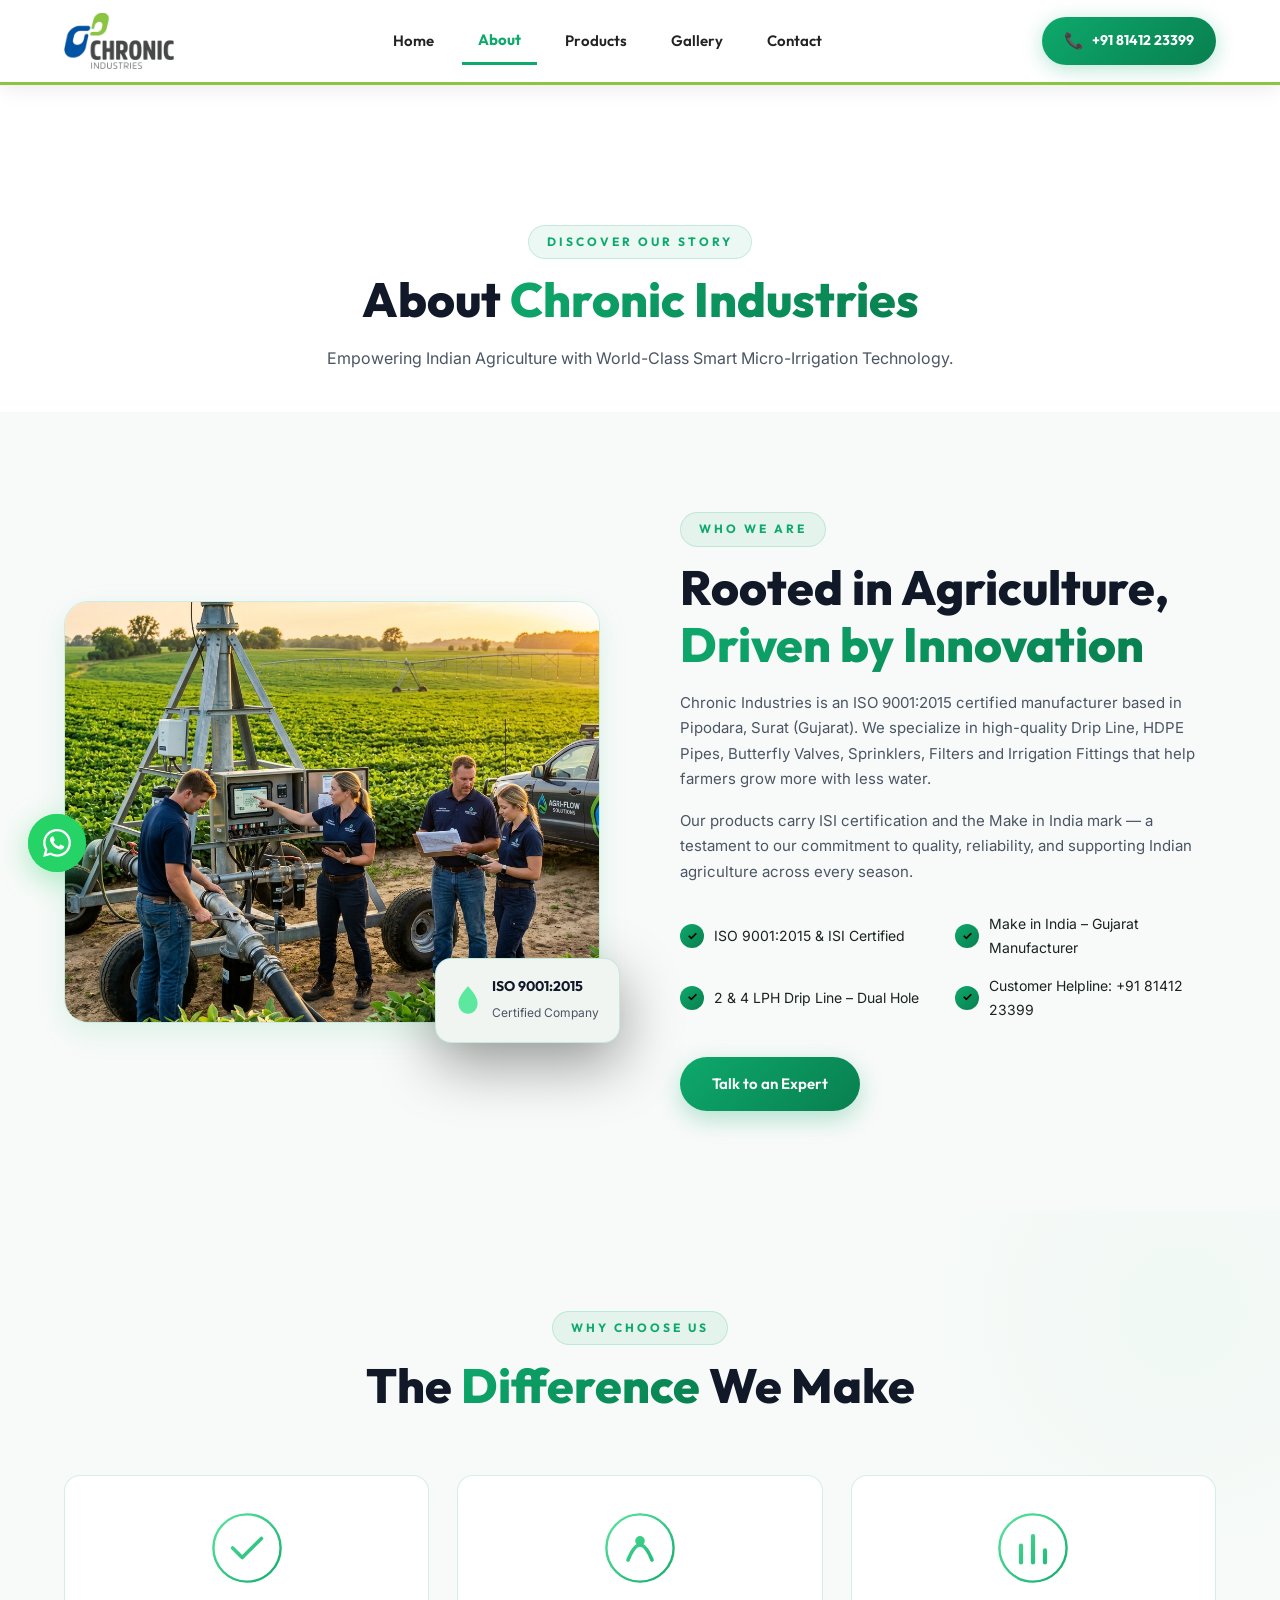
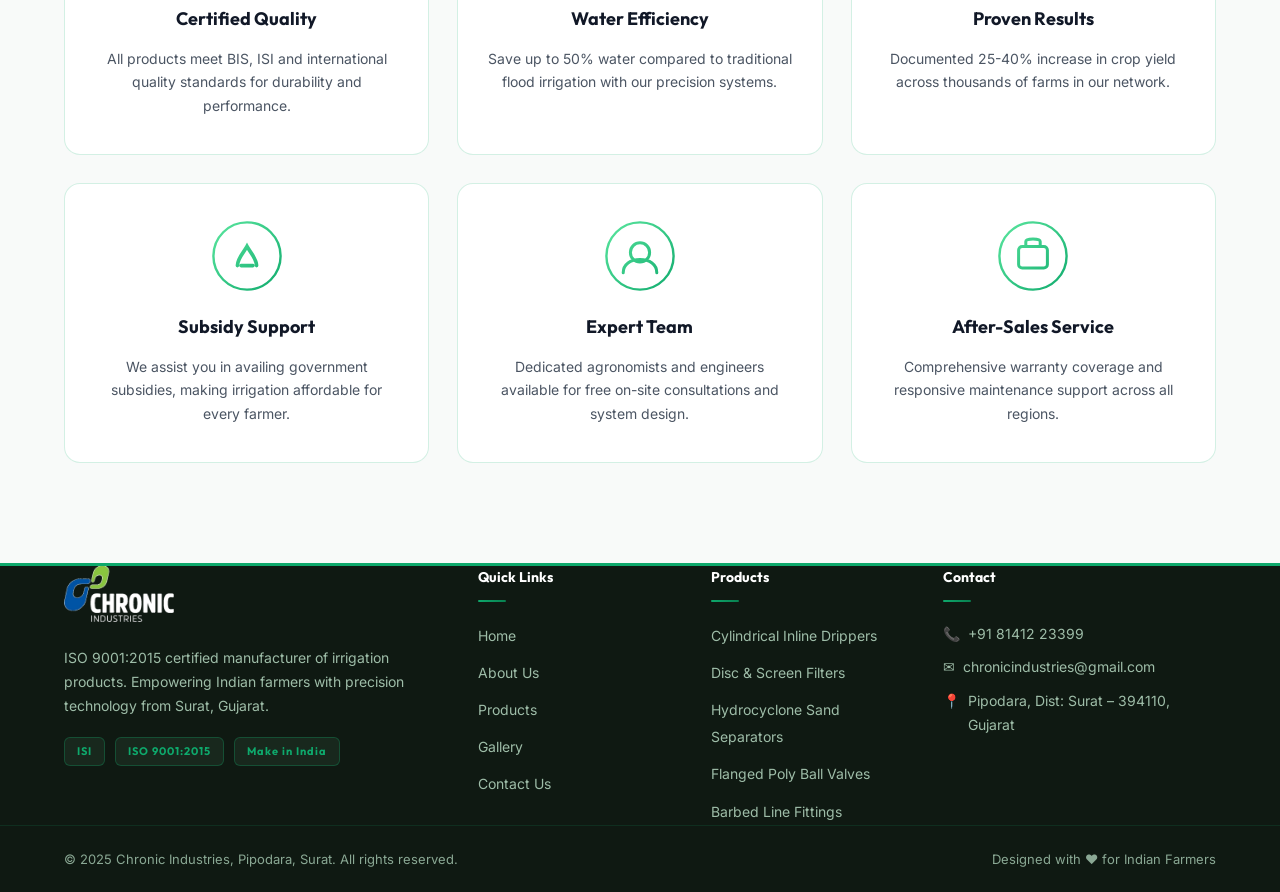
==== pages/about.html @ c33770ee "Initial commit" ====
<!DOCTYPE html>
<html lang="en">
<head>
  <meta charset="UTF-8" />
  <meta name="viewport" content="width=device-width, initial-scale=1.0" />
  <title>About Us – Chronic Industries</title>
  <link rel="stylesheet" href="../style.css?v=20" />
  <link rel="preconnect" href="https://fonts.googleapis.com" />
  <link rel="preconnect" href="https://fonts.gstatic.com" crossorigin />
  <link href="https://fonts.googleapis.com/css2?family=Outfit:wght@300;400;500;600;700;800;900&family=Inter:wght@300;400;500;600&display=swap" rel="stylesheet" />
</head>
<body>

  <!-- PRELOADER -->
  <div id="preloader">
    <div class="preloader-inner">
      <div class="drop-ring"></div>
      <div class="drop-ring ring2"></div>
      <div class="drop-center">
        <svg viewBox="0 0 40 50" fill="none" xmlns="http://www.w3.org/2000/svg">
          <path d="M20 2 C20 2 4 18 4 30 C4 40 11 48 20 48 C29 48 36 40 36 30 C36 18 20 2 20 2Z" fill="url(#dropGrad)" />
          <defs>
            <linearGradient id="dropGrad" x1="0" y1="0" x2="40" y2="50" gradientUnits="userSpaceOnUse">
              <stop offset="0%" stop-color="#5de8a0" />
              <stop offset="100%" stop-color="#0ea96c" />
            </linearGradient>
          </defs>
        </svg>
      </div>
    </div>
  </div>

  <!-- HEADER / NAV -->
  <header id="site-header">
    <nav class="navbar container">
      <a href="../index.html" class="nav-logo" id="nav-logo">
        <img src="../images/logo-official-new.png?v=100" alt="Chronic Industries Logo" class="brand-logo-img" />
      </a>

      <ul class="nav-links" id="nav-links">
        <li><a href="../index.html" class="nav-link">Home</a></li>
        <li><a href="about.html" class="nav-link active">About</a></li>
        <li><a href="products.html" class="nav-link">Products</a></li>
        <li><a href="gallery.html" class="nav-link">Gallery</a></li>
        <li><a href="../index.html#contact" class="nav-link">Contact</a></li>
      </ul>

      <div class="nav-actions">
        <a href="tel:+918141223399" class="btn-call" id="btn-call">
          <span class="call-icon">&#128222;</span>
          <span>+91 81412 23399</span>
        </a>
        <button class="hamburger" id="hamburger" aria-label="Toggle menu">
          <span></span><span></span><span></span>
        </button>
      </div>
    </nav>
  </header>

  <!-- PAGE HERO -->
  <section class="page-hero" style="padding-top: 140px; padding-bottom: 40px; background: var(--bg-dark-2); text-align: center;">
    <div class="container">
      <p class="section-eyebrow">Discover Our Story</p>
      <h1 class="section-title">About <span class="gradient-text">Chronic Industries</span></h1>
      <p class="section-subtitle" style="max-width: 680px; margin: 12px auto 0;">Empowering Indian Agriculture with World-Class Smart Micro-Irrigation Technology.</p>
    </div>
  </section>

  <!-- ABOUT SECTION -->
  <section id="about" class="section about-section">
    <div class="container about-grid">
      <div class="about-image-wrap reveal-left">
        <div class="about-img-card">
          <img src="../images/about.png" alt="Our team in the field" loading="lazy" />
        </div>
        <div class="about-badge-float">
          <svg viewBox="0 0 40 50" fill="none" width="24">
            <path d="M20 2 C20 2 4 18 4 30 C4 40 11 48 20 48 C29 48 36 40 36 30 C36 18 20 2 20 2Z" fill="#5de8a0" />
          </svg>
          <div>
            <strong>ISO 9001:2015</strong>
            <span>Certified Company</span>
          </div>
        </div>
      </div>

      <div class="about-content reveal-right">
        <p class="section-eyebrow">Who We Are</p>
        <h2 class="section-title">Rooted in Agriculture,<br /><span class="gradient-text">Driven by Innovation</span></h2>
        <p class="about-desc">
          Chronic Industries is an ISO 9001:2015 certified manufacturer based in Pipodara, Surat (Gujarat). We
          specialize in high-quality Drip Line, HDPE Pipes, Butterfly Valves, Sprinklers, Filters and Irrigation
          Fittings that help farmers grow more with less water.
        </p>
        <p class="about-desc">
          Our products carry ISI certification and the Make in India mark — a testament to our commitment to quality,
          reliability, and supporting Indian agriculture across every season.
        </p>

        <ul class="about-features">
          <li>
            <div class="feature-icon-sm">&#10003;</div><span>ISO 9001:2015 &amp; ISI Certified</span>
          </li>
          <li>
            <div class="feature-icon-sm">&#10003;</div><span>Make in India – Gujarat Manufacturer</span>
          </li>
          <li>
            <div class="feature-icon-sm">&#10003;</div><span>2 &amp; 4 LPH Drip Line – Dual Hole</span>
          </li>
          <li>
            <div class="feature-icon-sm">&#10003;</div><span>Customer Helpline: +91 81412 23399</span>
          </li>
        </ul>

        <a href="../index.html#contact" class="btn btn-primary" id="about-contact-btn">Talk to an Expert</a>
      </div>
    </div>
  </section>

  <!-- WHY CHOOSE US -->
  <section id="why-us" class="section why-section">
    <div class="why-bg-shape" aria-hidden="true"></div>
    <div class="container">
      <div class="section-header reveal-up">
        <p class="section-eyebrow">Why Choose Us</p>
        <h2 class="section-title">The <span class="gradient-text">Difference</span> We Make</h2>
      </div>

      <div class="why-grid">
        <div class="why-card reveal-up" style="--delay:0s" id="why-1">
          <div class="why-icon">
            <svg viewBox="0 0 60 60" fill="none">
              <circle cx="30" cy="30" r="28" stroke="url(#wg1)" stroke-width="2" />
              <path d="M18 30 L26 38 L42 22" stroke="url(#wg1)" stroke-width="3" stroke-linecap="round" stroke-linejoin="round" />
              <defs>
                <linearGradient id="wg1" x1="0" y1="0" x2="60" y2="60" gradientUnits="userSpaceOnUse">
                  <stop offset="0%" stop-color="#5de8a0" />
                  <stop offset="100%" stop-color="#0ea96c" />
                </linearGradient>
              </defs>
            </svg>
          </div>
          <h3>Certified Quality</h3>
          <p>All products meet BIS, ISI and international quality standards for durability and performance.</p>
        </div>
        <div class="why-card reveal-up" style="--delay:0.1s" id="why-2">
          <div class="why-icon">
            <svg viewBox="0 0 60 60" fill="none">
              <circle cx="30" cy="30" r="28" stroke="url(#wg2)" stroke-width="2" />
              <path d="M20 40 Q30 15 40 40" stroke="url(#wg2)" stroke-width="3" stroke-linecap="round" />
              <circle cx="30" cy="24" r="4" fill="url(#wg2)" />
              <defs>
                <linearGradient id="wg2" x1="0" y1="0" x2="60" y2="60" gradientUnits="userSpaceOnUse">
                  <stop offset="0%" stop-color="#5de8a0" />
                  <stop offset="100%" stop-color="#0ea96c" />
                </linearGradient>
              </defs>
            </svg>
          </div>
          <h3>Water Efficiency</h3>
          <p>Save up to 50% water compared to traditional flood irrigation with our precision systems.</p>
        </div>
        <div class="why-card reveal-up" style="--delay:0.2s" id="why-3">
          <div class="why-icon">
            <svg viewBox="0 0 60 60" fill="none">
              <circle cx="30" cy="30" r="28" stroke="url(#wg3)" stroke-width="2" />
              <path d="M20 42 L20 28 M30 42 L30 20 M40 42 L40 32" stroke="url(#wg3)" stroke-width="3.5" stroke-linecap="round" />
              <defs>
                <linearGradient id="wg3" x1="0" y1="0" x2="60" y2="60" gradientUnits="userSpaceOnUse">
                  <stop offset="0%" stop-color="#5de8a0" />
                  <stop offset="100%" stop-color="#0ea96c" />
                </linearGradient>
              </defs>
            </svg>
          </div>
          <h3>Proven Results</h3>
          <p>Documented 25-40% increase in crop yield across thousands of farms in our network.</p>
        </div>
        <div class="why-card reveal-up" style="--delay:0.3s" id="why-4">
          <div class="why-icon">
            <svg viewBox="0 0 60 60" fill="none">
              <circle cx="30" cy="30" r="28" stroke="url(#wg4)" stroke-width="2" />
              <path d="M22 38 C22 32 28 26 30 22 C32 26 38 32 38 38" stroke="url(#wg4)" stroke-width="3" stroke-linecap="round" />
              <line x1="25" y1="38" x2="35" y2="38" stroke="url(#wg4)" stroke-width="3" stroke-linecap="round" />
              <defs>
                <linearGradient id="wg4" x1="0" y1="0" x2="60" y2="60" gradientUnits="userSpaceOnUse">
                  <stop offset="0%" stop-color="#5de8a0" />
                  <stop offset="100%" stop-color="#0ea96c" />
                </linearGradient>
              </defs>
            </svg>
          </div>
          <h3>Subsidy Support</h3>
          <p>We assist you in availing government subsidies, making irrigation affordable for every farmer.</p>
        </div>
        <div class="why-card reveal-up" style="--delay:0.4s" id="why-5">
          <div class="why-icon">
            <svg viewBox="0 0 60 60" fill="none">
              <circle cx="30" cy="30" r="28" stroke="url(#wg5)" stroke-width="2" />
              <circle cx="30" cy="27" r="8" stroke="url(#wg5)" stroke-width="2.5" />
              <path d="M16 44 C16 37 22 33 30 33 C38 33 44 37 44 44" stroke="url(#wg5)" stroke-width="2.5" stroke-linecap="round" />
              <defs>
                <linearGradient id="wg5" x1="0" y1="0" x2="60" y2="60" gradientUnits="userSpaceOnUse">
                  <stop offset="0%" stop-color="#5de8a0" />
                  <stop offset="100%" stop-color="#0ea96c" />
                </linearGradient>
              </defs>
            </svg>
          </div>
          <h3>Expert Team</h3>
          <p>Dedicated agronomists and engineers available for free on-site consultations and system design.</p>
        </div>
        <div class="why-card reveal-up" style="--delay:0.5s" id="why-6">
          <div class="why-icon">
            <svg viewBox="0 0 60 60" fill="none">
              <circle cx="30" cy="30" r="28" stroke="url(#wg6)" stroke-width="2" />
              <rect x="18" y="22" width="24" height="18" rx="3" stroke="url(#wg6)" stroke-width="2.5" />
              <path d="M24 22 L24 18 C24 15 36 15 36 18 L36 22" stroke="url(#wg6)" stroke-width="2.5" stroke-linecap="round" />
              <defs>
                <linearGradient id="wg6" x1="0" y1="0" x2="60" y2="60" gradientUnits="userSpaceOnUse">
                  <stop offset="0%" stop-color="#5de8a0" />
                  <stop offset="100%" stop-color="#0ea96c" />
                </linearGradient>
              </defs>
            </svg>
          </div>
          <h3>After-Sales Service</h3>
          <p>Comprehensive warranty coverage and responsive maintenance support across all regions.</p>
        </div>
      </div>
    </div>
  </section>

  <!-- FOOTER -->
  <footer class="site-footer">
    <div class="container">
      <div class="footer-grid">
        <div class="footer-brand">
          <a href="../index.html" class="nav-logo">
            <img src="../images/logo-footer-new.png?v=100" alt="Chronic Industries Logo" class="brand-logo-img" />
          </a>
          <p class="footer-tagline">ISO 9001:2015 certified manufacturer of irrigation products. Empowering Indian farmers with precision technology from Surat, Gujarat.</p>
          <div class="footer-cert">
            <span class="cert-badge">ISI</span>
            <span class="cert-badge">ISO 9001:2015</span>
            <span class="cert-badge">Make in India</span>
          </div>
        </div>
        <div class="footer-links-col">
          <h4>Quick Links</h4>
          <ul>
            <li><a href="../index.html">Home</a></li>
            <li><a href="about.html">About Us</a></li>
            <li><a href="products.html">Products</a></li>
            <li><a href="gallery.html">Gallery</a></li>
            <li><a href="../index.html#contact">Contact Us</a></li>
          </ul>
        </div>
        <div class="footer-links-col">
          <h4>Products</h4>
          <ul>
            <li><a href="products.html">Cylindrical Inline Drippers</a></li>
            <li><a href="products.html">Disc &amp; Screen Filters</a></li>
            <li><a href="products.html">Hydrocyclone Sand Separators</a></li>
            <li><a href="products.html">Flanged Poly Ball Valves</a></li>
            <li><a href="products.html">Barbed Line Fittings</a></li>
          </ul>
        </div>
        <div class="footer-links-col">
          <h4>Contact</h4>
          <ul class="footer-contact-list">
            <li>&#128222; <a href="tel:+918141223399">+91 81412 23399</a></li>
            <li>&#9993; <a href="mailto:chronicindustries@gmail.com">chronicindustries@gmail.com</a></li>
            <li>&#128205; <a href="https://maps.app.goo.gl/jG14q7bNog9qa6Uw7" target="_blank" rel="noopener">Pipodara, Dist: Surat &#8211; 394110, Gujarat</a></li>
          </ul>
        </div>
      </div>
    </div>
    <div class="footer-bottom">
      <div class="container footer-bottom-inner">
        <p>&copy; 2025 Chronic Industries, Pipodara, Surat. All rights reserved.</p>
        <p>Designed with &#10084; for Indian Farmers</p>
      </div>
    </div>
  </footer>

  <!-- WhatsApp Float Button -->
  <a href="https://wa.me/918141223399" class="whatsapp-float" id="whatsapp-float" target="_blank" rel="noopener" aria-label="Chat on WhatsApp">
    <svg viewBox="0 0 24 24" fill="white" width="28">
      <path d="M17.472 14.382c-.297-.149-1.758-.867-2.03-.967-.273-.099-.471-.148-.67.15-.197.297-.767.966-.94 1.164-.173.199-.347.223-.644.075-.297-.15-1.255-.463-2.39-1.475-.883-.788-1.48-1.761-1.653-2.059-.173-.297-.018-.458.13-.606.134-.133.298-.347.446-.52.149-.174.198-.298.298-.497.099-.198.05-.371-.025-.52-.075-.149-.669-1.612-.916-2.207-.242-.579-.487-.5-.669-.51-.173-.008-.371-.01-.57-.01-.198 0-.52.074-.792.372-.272.297-1.04 1.016-1.04 2.479 0 1.462 1.065 2.875 1.213 3.074.149.198 2.096 3.2 5.077 4.487.709.306 1.262.489 1.694.625.712.227 1.36.195 1.871.118.571-.085 1.758-.719 2.006-1.413.248-.694.248-1.289.173-1.413-.074-.124-.272-.198-.57-.347m-5.421 7.403h-.004a9.87 9.87 0 01-5.031-1.378l-.361-.214-3.741.982.998-3.648-.235-.374a9.86 9.86 0 01-1.51-5.26c.001-5.45 4.436-9.884 9.888-9.884 2.64 0 5.122 1.03 6.988 2.898a9.825 9.825 0 012.893 6.994c-.003 5.45-4.437 9.884-9.885 9.884m8.413-18.297A11.815 11.815 0 0012.05 0C5.495 0 .16 5.335.157 11.892c0 2.096.547 4.142 1.588 5.945L.057 24l6.305-1.654a11.882 11.882 0 005.683 1.448h.005c6.554 0 11.89-5.335 11.893-11.893a11.821 11.821 0 00-3.48-8.413Z" />
    </svg>
    <span class="wa-pulse"></span>
  </a>

  <!-- Back to Top -->
  <button id="back-to-top" aria-label="Back to top">&#8593;</button>

  <script src="../script.js"></script>
</body>
</html>
---- style.css ----
/* ============================================================
   style.css — Irrigation Company Website
   Dark Premium Design with Green Accents
   ============================================================ */

/* ── RESET & ROOT ── */
*,
*::before,
*::after {
  box-sizing: border-box;
  margin: 0;
  padding: 0;
}

:root {
  --c-bg: #ffffff;
  --c-surface: #f8faf9;
  --c-surface2: #f0f5f2;
  --c-border: rgba(14, 169, 108, 0.18);
  --c-green: #0ea96c;
  --c-green-d: #087f4f;
  --c-green-glow: rgba(14, 169, 108, 0.12);
  --c-text: #1a231e;
  --c-muted: #4b5563;
  --c-white: #111827;
  --c-dark: #0f1912;
  --grad-green: linear-gradient(135deg, #0ea96c 0%, #087f4f 100%);
  --shadow-glow: 0 10px 30px rgba(14, 169, 108, 0.12);
  --radius: 16px;
  --radius-sm: 10px;
  --transition: 0.35s cubic-bezier(0.4, 0, 0.2, 1);
  --font-main: 'Outfit', sans-serif;
  --font-body: 'Inter', sans-serif;
}

html {
  scroll-behavior: smooth;
}

body {
  font-family: var(--font-body);
  background: var(--c-bg);
  color: var(--c-text);
  line-height: 1.7;
  overflow-x: hidden;
}

img {
  max-width: 100%;
  height: auto;
  display: block;
}

a {
  text-decoration: none;
  color: inherit;
}

ul {
  list-style: none;
}

button {
  cursor: pointer;
  border: none;
  background: none;
  font-family: inherit;
}

input,
textarea,
select {
  font-family: inherit;
}

.container {
  width: 90%;
  max-width: 1240px;
  margin: 0 auto;
}

.section {
  padding: 100px 0;
}

/* ── GRADIENT TEXT ── */
.gradient-text {
  background: var(--grad-green);
  -webkit-background-clip: text;
  -webkit-text-fill-color: transparent;
  background-clip: text;
}

/* ── BUTTONS ── */
.btn {
  display: inline-flex;
  align-items: center;
  gap: 8px;
  padding: 14px 32px;
  border-radius: 50px;
  font-family: var(--font-main);
  font-weight: 600;
  font-size: 15px;
  transition: var(--transition);
  cursor: pointer;
}

.btn-primary {
  background: var(--grad-green);
  color: #ffffff;
  box-shadow: 0 8px 24px rgba(14, 169, 108, 0.3);
}

.btn-primary:hover {
  transform: translateY(-3px);
  box-shadow: 0 14px 36px rgba(14, 169, 108, 0.45);
}

.btn-ghost {
  background: transparent;
  color: var(--c-green);
  border: 2px solid var(--c-green);
}

.btn-ghost:hover {
  background: var(--c-green-glow);
  transform: translateY(-3px);
}

.btn-sm {
  padding: 10px 22px;
  font-size: 13px;
}

.full-width {
  width: 100%;
  justify-content: center;
}

/* ── SECTION HEADERS ── */
.section-header {
  text-align: center;
  margin-bottom: 60px;
}

.section-eyebrow {
  display: inline-block;
  font-family: var(--font-main);
  font-size: 12px;
  font-weight: 700;
  letter-spacing: 3px;
  text-transform: uppercase;
  color: var(--c-green);
  margin-bottom: 12px;
  padding: 6px 18px;
  border: 1px solid var(--c-border);
  border-radius: 50px;
  background: rgba(14, 169, 108, 0.08);
}

.section-title {
  font-family: var(--font-main);
  font-size: clamp(2rem, 4vw, 3rem);
  font-weight: 800;
  color: #111827;
  line-height: 1.2;
  margin-bottom: 16px;
}

.section-subtitle {
  font-size: 16px;
  color: var(--c-muted);
  max-width: 580px;
  margin: 0 auto;
}

/* ══════════════════════════════════════
   PRELOADER
══════════════════════════════════════ */
#preloader {
  position: fixed;
  inset: 0;
  background: var(--c-bg);
  display: flex;
  align-items: center;
  justify-content: center;
  z-index: 9999;
  transition: opacity 0.6s ease, visibility 0.6s ease;
}

#preloader.hidden {
  opacity: 0;
  visibility: hidden;
}

.preloader-inner {
  position: relative;
  width: 80px;
  height: 80px;
}

.drop-ring {
  position: absolute;
  inset: 0;
  border: 2px solid var(--c-green);
  border-radius: 50%;
  animation: ringPulse 1.4s ease-in-out infinite;
  opacity: 0.6;
}

.drop-ring.ring2 {
  animation-delay: 0.7s;
  opacity: 0.3;
}

@keyframes ringPulse {
  0% {
    transform: scale(0.5);
    opacity: 0.8;
  }

  100% {
    transform: scale(1.8);
    opacity: 0;
  }
}

.drop-center {
  position: absolute;
  inset: 20px;
  display: flex;
  align-items: center;
  justify-content: center;
  animation: dropBounce 1.4s ease-in-out infinite alternate;
}

@keyframes dropBounce {
  from {
    transform: translateY(-4px);
  }

  to {
    transform: translateY(4px);
  }
}

.drop-center svg {
  width: 36px;
  height: 44px;
}

/* ══════════════════════════════════════
   HEADER
══════════════════════════════════════ */
/* ══════════════════════════════════════
   CAPTAIN POLYPLAST STYLE WHITE TOP HEADER
══════════════════════════════════════ */
body {
  padding-left: 0 !important;
  padding-right: 0 !important;
  padding-top: 85px !important;
}

#site-header {
  position: fixed;
  top: 0;
  left: 0;
  right: 0;
  bottom: auto;
  width: 100%;
  height: 85px;
  z-index: 1000;
  background: #ffffff !important;
  border-bottom: 3px solid #8cc63f !important;
  box-shadow: 0 4px 20px rgba(0, 0, 0, 0.08);
  padding: 0;
  transition: all 0.3s ease;
}

.navbar {
  display: flex !important;
  flex-direction: row !important;
  align-items: center !important;
  justify-content: space-between !important;
  height: 100%;
  width: 90%;
  max-width: 1240px;
  margin: 0 auto;
  padding: 0;
}

/* Logo */
.nav-logo {
  display: flex;
  align-items: center;
  background: transparent !important;
  box-shadow: none !important;
  padding: 0 !important;
  text-decoration: none;
}

.brand-logo-img {
  height: 56px;
  max-width: 250px;
  width: auto;
  display: block;
  object-fit: contain;
}

/* Nav Links — Horizontal Row next to Logo on White Header Bar */
@media (min-width: 992px) {
  .nav-links {
    display: flex !important;
    flex-direction: row !important;
    align-items: center !important;
    gap: 12px;
    margin: 0;
    width: auto !important;
  }

  .nav-links li {
    position: relative;
    width: auto !important;
  }

  .nav-link {
    display: inline-flex;
    align-items: center;
    gap: 4px;
    padding: 10px 16px;
    font-family: var(--font-main);
    font-size: 15px;
    font-weight: 600;
    color: #222222 !important;
    border-radius: 6px;
    transition: all 0.25s ease;
    border-left: none !important;
    border-right: none !important;
  }

  .nav-link:hover {
    color: #0ea96c !important;
    background: rgba(14, 169, 108, 0.08);
  }

  .nav-link.active {
    color: #0ea96c !important;
    font-weight: 700;
    background: transparent;
    border-bottom: 3px solid #0ea96c !important;
    border-radius: 0;
  }

  .chevron {
    font-size: 11px;
  }

  /* Submenu Dropdown on White Top Bar */
  .dropdown {
    position: absolute;
    top: calc(100% + 8px);
    left: 0;
    right: auto;
    transform: translateY(10px);
    margin: 0;
    background: #ffffff;
    border: 1px solid rgba(0, 0, 0, 0.1);
    border-radius: 8px;
    min-width: 220px;
    padding: 8px 0;
    box-shadow: 0 12px 30px rgba(0, 0, 0, 0.15);
    opacity: 0;
    visibility: hidden;
    pointer-events: none;
    transition: all 0.25s ease;
  }

  .has-dropdown:hover .dropdown {
    opacity: 1;
    visibility: visible;
    pointer-events: auto;
    transform: translateY(0);
  }

  .dropdown li a {
    display: block;
    padding: 10px 20px;
    font-size: 14px;
    color: #333333 !important;
    transition: all 0.2s ease;
  }

  .dropdown li a:hover {
    color: #0ea96c !important;
    background: rgba(14, 169, 108, 0.06);
    padding-left: 24px;
  }

  .nav-actions {
    width: auto !important;
  }

  .btn-call {
    width: auto !important;
    padding: 10px 22px;
  }

  .section.products-section,
  .section.gallery-section {
    padding-top: 40px !important;
  }
}

/* ── TABLET / MOBILE MENU DRAWER ── */
@media (max-width: 991px) {
  #site-header {
    height: 75px;
  }

  .navbar {
    display: flex !important;
    flex-direction: row !important;
    align-items: center !important;
    justify-content: space-between !important;
    width: 92% !important;
    margin: 0 auto !important;
  }

  /* 3-Line Hamburger Menu Button moved to FAR LEFT */
  .hamburger {
    display: flex !important;
    position: absolute !important;
    left: 16px !important;
    top: 50% !important;
    transform: translateY(-50%) !important;
    z-index: 1001 !important;
  }

  .nav-logo {
    margin-left: 45px !important;
  }

  .brand-logo-img {
    height: 42px;
  }

  .nav-links {
    position: fixed;
    top: 0;
    left: -100%;
    right: auto;
    width: min(300px, 85vw);
    height: 100vh;
    background: #ffffff;
    border-right: 1px solid rgba(0, 0, 0, 0.1);
    border-left: none;
    flex-direction: column !important;
    align-items: flex-start !important;
    padding: 80px 24px 40px;
    gap: 8px;
    transition: left 0.4s cubic-bezier(0.4, 0, 0.2, 1);
    z-index: 999;
    box-shadow: 10px 0 30px rgba(0, 0, 0, 0.2);
  }

  .nav-links.open {
    left: 0;
    right: auto;
  }

  .nav-link {
    display: flex;
    align-items: center;
    justify-content: space-between;
    width: 100%;
    font-size: 16px;
    padding: 12px 14px;
    color: #222222 !important;
    border-radius: 6px;
  }

  .nav-link:hover,
  .nav-link.active {
    color: #0ea96c !important;
    background: rgba(14, 169, 108, 0.08);
  }

  .dropdown {
    position: static;
    opacity: 1;
    visibility: visible;
    pointer-events: auto;
    transform: none;
    box-shadow: none;
    background: transparent;
    border: none;
    padding: 4px 0 4px 16px;
  }

  .dropdown li a {
    display: block;
    padding: 8px 14px;
    font-size: 14px;
    color: #555555 !important;
  }

  .hamburger span {
    background: #0ea96c;
  }
}

.logo-icon svg {
  width: 36px;
  height: 44px;
}

.logo-text {
  display: flex;
  flex-direction: column;
}

.logo-primary {
  font-family: var(--font-main);
  font-size: 16px;
  font-weight: 800;
  color: var(--c-white);
  letter-spacing: 1px;
  line-height: 1.1;
}

.logo-sub {
  font-size: 10px;
  font-weight: 500;
  color: var(--c-green);
  letter-spacing: 1.5px;
  text-transform: uppercase;
}

/* Call button */
.btn-call {
  display: flex;
  align-items: center;
  gap: 8px;
  padding: 10px 22px;
  background: var(--grad-green);
  color: #ffffff;
  border-radius: 50px;
  font-family: var(--font-main);
  font-size: 14px;
  font-weight: 700;
  transition: var(--transition);
  box-shadow: 0 4px 20px rgba(14, 169, 108, 0.3);
}

.btn-call:hover {
  transform: translateY(-2px);
  box-shadow: 0 8px 30px rgba(14, 169, 108, 0.5);
}

.call-icon {
  font-size: 16px;
}

/* Hamburger */
.hamburger {
  display: none;
  flex-direction: column;
  gap: 5px;
  padding: 4px;
}

.hamburger span {
  display: block;
  width: 24px;
  height: 2px;
  background: var(--c-green);
  border-radius: 2px;
  transition: var(--transition);
}

.hamburger.active span:nth-child(1) {
  transform: translateY(7px) rotate(45deg);
}

.hamburger.active span:nth-child(2) {
  opacity: 0;
}

.hamburger.active span:nth-child(3) {
  transform: translateY(-7px) rotate(-45deg);
}

@media (max-width: 991px) {
  .hamburger {
    display: flex;
    z-index: 1000;
  }
}

/* ══════════════════════════════════════
   HERO
══════════════════════════════════════ */
.hero {
  position: relative;
  width: 100%;
  min-height: calc(100vh - 85px);
  display: flex;
  align-items: center;
  justify-content: center;
  overflow: hidden;
  background: #ffffff;
}

.hero-bg {
  width: 100%;
  height: 100%;
  display: flex;
  align-items: center;
  justify-content: center;
}

.hero-img {
  width: 100%;
  height: 100%;
  min-height: 500px;
  max-height: calc(100vh - 85px);
  object-fit: cover;
  object-position: center;
  display: block;
}

.hero-overlay {
  position: absolute;
  inset: 0;
  background: linear-gradient(135deg,
      rgba(255, 255, 255, 0.25) 0%,
      rgba(255, 255, 255, 0.10) 50%,
      rgba(240, 249, 245, 0.25) 100%);
  pointer-events: none;
}

/* Particles */
.particles {
  position: absolute;
  inset: 0;
  overflow: hidden;
  pointer-events: none;
}

.particle {
  position: absolute;
  border-radius: 50%;
  background: var(--c-green);
  animation: floatUp linear infinite;
  opacity: 0;
}

@keyframes floatUp {
  0% {
    transform: translateY(0) scale(0);
    opacity: 0;
  }

  10% {
    opacity: 0.6;
  }

  90% {
    opacity: 0.2;
  }

  100% {
    transform: translateY(-100vh) scale(1.5);
    opacity: 0;
  }
}

.hero-content {
  position: relative;
  z-index: 2;
  padding-top: 100px;
  max-width: 750px;
}

.hero-badge {
  display: inline-flex;
  align-items: center;
  gap: 10px;
  padding: 8px 20px;
  background: rgba(14, 169, 108, 0.1);
  border: 1px solid rgba(14, 169, 108, 0.3);
  border-radius: 50px;
  font-size: 13px;
  font-weight: 500;
  color: var(--c-green);
  margin-bottom: 28px;
  animation: fadeSlideDown 0.8s ease both;
}

.badge-dot {
  width: 8px;
  height: 8px;
  background: var(--c-green);
  border-radius: 50%;
  animation: badgePulse 1.5s ease infinite;
}

@keyframes badgePulse {

  0%,
  100% {
    box-shadow: 0 0 0 0 rgba(14, 169, 108, 0.6);
  }

  50% {
    box-shadow: 0 0 0 6px rgba(14, 169, 108, 0);
  }
}

.hero-title {
  font-family: var(--font-main);
  font-size: clamp(3rem, 7vw, 5.5rem);
  font-weight: 900;
  line-height: 1.0;
  color: #111827;
  margin-bottom: 24px;
  animation: fadeSlideUp 0.9s 0.2s ease both;
}

.hero-subtitle {
  font-size: 18px;
  color: #4b5563;
  line-height: 1.7;
  margin-bottom: 40px;
  animation: fadeSlideUp 0.9s 0.4s ease both;
}

.hero-cta {
  display: flex;
  gap: 16px;
  flex-wrap: wrap;
  margin-bottom: 60px;
  animation: fadeSlideUp 0.9s 0.6s ease both;
}

/* Hero Stats */
.hero-stats {
  display: flex;
  gap: 0;
  flex-wrap: wrap;
  background: rgba(13, 26, 17, 0.7);
  backdrop-filter: blur(12px);
  border: 1px solid var(--c-border);
  border-radius: var(--radius);
  padding: 24px 32px;
  animation: fadeSlideUp 0.9s 0.8s ease both;
}

.stat-item {
  display: flex;
  flex-direction: column;
  align-items: center;
  flex: 1;
  min-width: 100px;
}

.stat-number {
  font-family: var(--font-main);
  font-size: 2.2rem;
  font-weight: 900;
  background: var(--grad-green);
  -webkit-background-clip: text;
  -webkit-text-fill-color: transparent;
  background-clip: text;
  line-height: 1;
}

.stat-plus {
  font-family: var(--font-main);
  font-size: 1.6rem;
  font-weight: 900;
  color: var(--c-green);
  margin-left: 2px;
  line-height: 1;
  vertical-align: super;
}

.stat-label {
  font-size: 12px;
  color: var(--c-muted);
  text-align: center;
  margin-top: 4px;
  font-weight: 500;
  letter-spacing: 0.5px;
}

.stat-divider {
  width: 1px;
  background: var(--c-border);
  margin: 0 20px;
  align-self: stretch;
}

/* Scroll Down Arrow */
.scroll-down {
  position: absolute;
  bottom: 32px;
  left: 50%;
  transform: translateX(-50%);
  z-index: 2;
  animation: scrollBounce 2s ease infinite;
}

.scroll-arrow {
  width: 28px;
  height: 28px;
  border-right: 2px solid var(--c-green);
  border-bottom: 2px solid var(--c-green);
  transform: rotate(45deg);
}

@keyframes scrollBounce {

  0%,
  100% {
    transform: translateX(-50%) translateY(0);
  }

  50% {
    transform: translateX(-50%) translateY(8px);
  }
}

/* ══════════════════════════════════════
   TICKER / MARQUEE
══════════════════════════════════════ */
.ticker-wrap {
  background: var(--grad-green);
  overflow: hidden;
  padding: 14px 0;
}

.ticker-track {
  display: flex;
  gap: 0;
  white-space: nowrap;
  animation: ticker 25s linear infinite;
}

.ticker-track span {
  font-family: var(--font-main);
  font-size: 13px;
  font-weight: 700;
  letter-spacing: 1px;
  color: #ffffff;
  padding: 0 20px;
  text-transform: uppercase;
}

.ticker-track .dot {
  color: rgba(255, 255, 255, 0.7);
  padding: 0 4px;
}

@keyframes ticker {
  from {
    transform: translateX(0);
  }

  to {
    transform: translateX(-50%);
  }
}

/* ══════════════════════════════════════
   ABOUT SECTION
══════════════════════════════════════ */
.about-section {
  background: var(--c-surface);
}

.about-grid {
  display: grid;
  grid-template-columns: 1fr 1fr;
  gap: 80px;
  align-items: center;
}

.about-image-wrap {
  position: relative;
}

.about-img-card {
  border-radius: 24px;
  overflow: hidden;
  border: 1px solid var(--c-border);
  box-shadow: var(--shadow-glow);
}

.about-img-card img {
  width: 100%;
  height: 420px;
  object-fit: cover;
}

.about-badge-float {
  position: absolute;
  bottom: -20px;
  right: -20px;
  background: var(--c-surface2);
  border: 1px solid var(--c-border);
  border-radius: var(--radius);
  padding: 16px 20px;
  display: flex;
  align-items: center;
  gap: 12px;
  box-shadow: 0 20px 60px rgba(0, 0, 0, 0.4);
}

.about-badge-float svg {
  flex-shrink: 0;
}

.about-badge-float strong {
  display: block;
  font-family: var(--font-main);
  font-size: 14px;
  font-weight: 700;
  color: var(--c-white);
}

.about-badge-float span {
  font-size: 12px;
  color: var(--c-muted);
}

.about-desc {
  color: var(--c-muted);
  margin-bottom: 16px;
  font-size: 15px;
}

.about-features {
  display: grid;
  grid-template-columns: 1fr 1fr;
  gap: 14px;
  margin: 28px 0 36px;
}

.about-features li {
  display: flex;
  align-items: center;
  gap: 10px;
  font-size: 14px;
  color: var(--c-text);
}

.feature-icon-sm {
  width: 24px;
  height: 24px;
  background: var(--grad-green);
  border-radius: 50%;
  display: flex;
  align-items: center;
  justify-content: center;
  font-size: 12px;
  font-weight: 700;
  color: #000;
  flex-shrink: 0;
}

/* ══════════════════════════════════════
   PRODUCTS SECTION
══════════════════════════════════════ */
.products-section {
  background: var(--c-bg);
}

.product-tabs {
  display: flex;
  gap: 10px;
  flex-wrap: wrap;
  justify-content: center;
  margin-bottom: 50px;
}

.tab-btn {
  padding: 10px 24px;
  border-radius: 50px;
  font-family: var(--font-main);
  font-size: 14px;
  font-weight: 600;
  color: #4b5563;
  background: #f0f5f2;
  border: 1px solid var(--c-border);
  transition: var(--transition);
}

.tab-btn:hover,
.tab-btn.active {
  background: var(--grad-green);
  color: #ffffff;
  border-color: transparent;
  box-shadow: 0 6px 24px rgba(14, 169, 108, 0.3);
}

.products-grid {
  display: grid;
  grid-template-columns: repeat(3, 1fr);
  gap: 28px;
}

.product-card {
  background: var(--c-surface);
  border: 1px solid var(--c-border);
  border-radius: var(--radius);
  overflow: hidden;
  transition: var(--transition);
}

.product-card:hover {
  transform: translateY(-8px);
  box-shadow: 0 16px 40px rgba(0, 0, 0, 0.08), 0 0 0 1px rgba(14, 169, 108, 0.2);
}

.product-card.hidden {
  display: none;
}

.product-img-wrap {
  position: relative;
  overflow: hidden;
  height: 220px;
  background: #ffffff;
  padding: 14px;
  display: flex;
  align-items: center;
  justify-content: center;
}

.product-img-wrap img {
  max-width: 100%;
  max-height: 100%;
  width: auto;
  height: auto;
  object-fit: contain;
  transition: transform 0.5s ease;
}

.product-card:hover .product-img-wrap img {
  transform: scale(1.08);
}

.product-overlay {
  position: absolute;
  inset: 0;
  background: rgba(255, 255, 255, 0.88);
  display: flex;
  align-items: center;
  justify-content: center;
  opacity: 0;
  transition: var(--transition);
}

.product-card:hover .product-overlay {
  opacity: 1;
}

.product-info {
  padding: 20px;
}

.product-category-tag {
  display: inline-block;
  font-size: 11px;
  font-weight: 700;
  letter-spacing: 1.5px;
  text-transform: uppercase;
  color: var(--c-green);
  margin-bottom: 8px;
}

.product-name {
  font-family: var(--font-main);
  font-size: 18px;
  font-weight: 700;
  color: var(--c-white);
  margin-bottom: 8px;
}

.product-desc {
  font-size: 13px;
  color: var(--c-muted);
  margin-bottom: 16px;
}

.product-footer {
  display: flex;
  align-items: center;
  justify-content: space-between;
  padding-top: 14px;
  border-top: 1px solid var(--c-border);
}

.product-avail {
  font-size: 12px;
  color: var(--c-green);
  font-weight: 600;
}

.product-link {
  font-size: 13px;
  font-weight: 600;
  color: var(--c-green);
  transition: var(--transition);
}

.product-link:hover {
  gap: 6px;
}

/* ══════════════════════════════════════
   WHY CHOOSE US
══════════════════════════════════════ */
.why-section {
  background: var(--c-surface);
  position: relative;
  overflow: hidden;
}

.why-bg-shape {
  position: absolute;
  top: -200px;
  right: -200px;
  width: 600px;
  height: 600px;
  border-radius: 50%;
  background: radial-gradient(circle, rgba(93, 232, 160, 0.05) 0%, transparent 70%);
  pointer-events: none;
}

.why-grid {
  display: grid;
  grid-template-columns: repeat(3, 1fr);
  gap: 28px;
}

.why-card {
  background: var(--c-bg);
  border: 1px solid var(--c-border);
  border-radius: var(--radius);
  padding: 36px 28px;
  text-align: center;
  transition: var(--transition);
  animation-delay: var(--delay);
}

.why-card:hover {
  border-color: rgba(93, 232, 160, 0.35);
  transform: translateY(-6px);
  box-shadow: var(--shadow-glow);
}

.why-icon {
  width: 72px;
  height: 72px;
  margin: 0 auto 20px;
  transition: transform 0.4s ease;
}

.why-card:hover .why-icon {
  transform: scale(1.1) rotate(5deg);
}

.why-icon svg {
  width: 100%;
  height: 100%;
}

.why-card h3 {
  font-family: var(--font-main);
  font-size: 18px;
  font-weight: 700;
  color: var(--c-white);
  margin-bottom: 12px;
}

.why-card p {
  font-size: 14px;
  color: var(--c-muted);
  line-height: 1.7;
}

/* ══════════════════════════════════════
   GALLERY SECTION
══════════════════════════════════════ */
.gallery-section {
  background: var(--c-bg);
}

.gallery-grid {
  display: grid;
  grid-template-columns: repeat(3, 1fr);
  grid-template-rows: 220px 220px;
  gap: 16px;
}

.gallery-item {
  position: relative;
  overflow: hidden;
  border-radius: var(--radius);
  border: 1px solid var(--c-border);
  cursor: pointer;
}

.gallery-item img {
  width: 100%;
  height: 100%;
  object-fit: cover;
  transition: transform 0.5s ease;
}

.gallery-item:hover img {
  transform: scale(1.08);
}

.gallery-item.tall {
  grid-row: span 2;
}

.gallery-item.wide {
  grid-column: span 2;
}

.gallery-caption {
  position: absolute;
  bottom: 0;
  left: 0;
  right: 0;
  padding: 12px 16px;
  background: linear-gradient(transparent, rgba(8, 15, 10, 0.9));
  font-size: 13px;
  font-weight: 600;
  color: var(--c-white);
  transform: translateY(100%);
  transition: var(--transition);
}

.gallery-item:hover .gallery-caption {
  transform: translateY(0);
}

.gallery-note {
  text-align: center;
  margin-top: 28px;
  color: var(--c-muted);
  font-size: 14px;
  padding: 12px 20px;
  background: rgba(93, 232, 160, 0.05);
  border: 1px dashed var(--c-border);
  border-radius: var(--radius-sm);
  display: inline-block;
  left: 50%;
  position: relative;
  transform: translateX(-50%);
}

/* ══════════════════════════════════════
   TESTIMONIALS
══════════════════════════════════════ */
.testimonials-section {
  background: var(--c-surface);
}

.testi-track-wrap {
  position: relative;
  overflow: hidden;
}

.testi-track {
  display: flex;
  gap: 28px;
  transition: transform 0.5s cubic-bezier(0.4, 0, 0.2, 1);
}

.testi-card {
  min-width: calc(33.33% - 19px);
  background: var(--c-bg);
  border: 1px solid var(--c-border);
  border-radius: var(--radius);
  padding: 32px;
  flex-shrink: 0;
}

.testi-stars {
  font-size: 18px;
  color: #ffc107;
  margin-bottom: 16px;
  letter-spacing: 2px;
}

.testi-text {
  font-size: 15px;
  color: var(--c-text);
  line-height: 1.75;
  font-style: italic;
  margin-bottom: 24px;
}

.testi-author {
  display: flex;
  align-items: center;
  gap: 14px;
}

.testi-avatar {
  width: 46px;
  height: 46px;
  background: var(--grad-green);
  border-radius: 50%;
  display: flex;
  align-items: center;
  justify-content: center;
  font-family: var(--font-main);
  font-size: 14px;
  font-weight: 800;
  color: #000;
  flex-shrink: 0;
}

.testi-author strong {
  display: block;
  font-family: var(--font-main);
  font-size: 15px;
  font-weight: 700;
  color: var(--c-white);
}

.testi-author span {
  font-size: 13px;
  color: var(--c-muted);
}

.testi-controls {
  display: flex;
  align-items: center;
  justify-content: center;
  gap: 20px;
  margin-top: 36px;
}

.testi-btn {
  width: 44px;
  height: 44px;
  border-radius: 50%;
  background: var(--c-surface2);
  border: 1px solid var(--c-border);
  color: var(--c-green);
  font-size: 22px;
  display: flex;
  align-items: center;
  justify-content: center;
  transition: var(--transition);
}

.testi-btn:hover {
  background: var(--grad-green);
  color: #000;
}

.testi-dots {
  display: flex;
  gap: 8px;
}

.tdot {
  width: 8px;
  height: 8px;
  border-radius: 50%;
  background: var(--c-border);
  transition: var(--transition);
  cursor: pointer;
}

.tdot.active {
  background: var(--c-green);
  width: 24px;
  border-radius: 4px;
}

/* ══════════════════════════════════════
   CONTACT SECTION
══════════════════════════════════════ */
.contact-section {
  background: var(--c-bg);
}

.contact-grid {
  display: grid;
  grid-template-columns: 1fr 1.6fr;
  gap: 60px;
  align-items: start;
}

.contact-info {
  display: flex;
  flex-direction: column;
  gap: 16px;
}

.info-card {
  background: var(--c-surface);
  border: 1px solid var(--c-border);
  border-radius: var(--radius);
  padding: 20px 22px;
  display: flex;
  align-items: flex-start;
  gap: 16px;
  transition: var(--transition);
}

.info-card:hover {
  border-color: rgba(93, 232, 160, 0.3);
  box-shadow: 0 8px 30px rgba(0, 0, 0, 0.3);
}

.info-icon {
  font-size: 22px;
  flex-shrink: 0;
  margin-top: 2px;
}

.info-card h4 {
  font-family: var(--font-main);
  font-size: 14px;
  font-weight: 700;
  color: var(--c-white);
  margin-bottom: 4px;
}

.info-card a {
  font-size: 14px;
  color: var(--c-green);
}

.info-card a:hover {
  text-decoration: underline;
}

.info-card p {
  font-size: 14px;
  color: var(--c-muted);
}

.social-links {
  display: flex;
  gap: 12px;
  padding-top: 8px;
}

.social-btn {
  width: 48px;
  height: 48px;
  border-radius: 14px;
  display: flex;
  align-items: center;
  justify-content: center;
  transition: var(--transition);
  border: none;
  position: relative;
  overflow: hidden;
}

.social-btn svg {
  width: 22px;
  height: 22px;
  position: relative;
  z-index: 1;
  transition: transform 0.3s ease;
}

.social-btn:hover svg {
  transform: scale(1.15);
}

/* WhatsApp — green brand */
.social-btn--wa {
  background: #25D366;
  color: #fff;
  box-shadow: 0 4px 16px rgba(37, 211, 102, 0.35);
}
.social-btn--wa:hover {
  background: #20ba5a;
  box-shadow: 0 8px 28px rgba(37, 211, 102, 0.55);
  transform: translateY(-3px);
}

/* Facebook — blue brand */
.social-btn--fb {
  background: #1877F2;
  color: #fff;
  box-shadow: 0 4px 16px rgba(24, 119, 242, 0.35);
}
.social-btn--fb:hover {
  background: #1568d4;
  box-shadow: 0 8px 28px rgba(24, 119, 242, 0.55);
  transform: translateY(-3px);
}

/* Instagram — gradient brand */
.social-btn--ig {
  background: radial-gradient(circle at 30% 110%, #ffdf00 0%, #ff8c00 25%, #ff2d55 50%, #c13584 75%, #833ab4 100%);
  color: #fff;
  box-shadow: 0 4px 16px rgba(195, 60, 132, 0.35);
}
.social-btn--ig:hover {
  box-shadow: 0 8px 28px rgba(195, 60, 132, 0.55);
  transform: translateY(-3px);
  filter: brightness(1.1);
}

/* Contact Form */
.contact-form {
  background: var(--c-surface);
  border: 1px solid var(--c-border);
  border-radius: var(--radius);
  padding: 40px;
  display: flex;
  flex-direction: column;
  gap: 20px;
}

.form-row {
  display: grid;
  grid-template-columns: 1fr 1fr;
  gap: 20px;
}

.form-group {
  display: flex;
  flex-direction: column;
  gap: 8px;
}

.form-group.full {
  width: 100%;
}

.form-group label {
  font-size: 13px;
  font-weight: 600;
  color: var(--c-text);
  letter-spacing: 0.3px;
}

.form-group input,
.form-group select,
.form-group textarea {
  background: var(--c-bg);
  border: 1px solid var(--c-border);
  border-radius: var(--radius-sm);
  padding: 13px 16px;
  font-size: 14px;
  color: var(--c-text);
  transition: var(--transition);
  outline: none;
  resize: none;
}

.form-group input::placeholder,
.form-group textarea::placeholder {
  color: var(--c-muted);
}

.form-group select {
  appearance: none;
  cursor: pointer;
}

.form-group select option {
  background: var(--c-surface2);
}

.form-group input:focus,
.form-group select:focus,
.form-group textarea:focus {
  border-color: var(--c-green);
  box-shadow: 0 0 0 3px rgba(93, 232, 160, 0.15);
  background: rgba(8, 15, 10, 0.5);
}

.btn-icon {
  transition: transform 0.3s ease;
}

.btn-primary:hover .btn-icon {
  transform: translateX(4px);
}

.form-success {
  display: none;
  background: rgba(93, 232, 160, 0.1);
  border: 1px solid rgba(93, 232, 160, 0.3);
  border-radius: var(--radius-sm);
  padding: 14px 18px;
  color: var(--c-green);
  font-size: 14px;
  font-weight: 600;
  text-align: center;
}

.form-success.show {
  display: block;
}

/* ══════════════════════════════════════
   FOOTER
══════════════════════════════════════ */
.site-footer {
  background: #0f1912;
  color: #e8f5ee;
  border-top: 3px solid #0ea96c;
}

.site-footer .nav-logo {
  display: inline-flex;
  align-items: center;
  background: transparent !important;
  padding: 0 !important;
  box-shadow: none !important;
}

.footer-top {
  padding: 70px 0 50px;
}

.footer-grid {
  display: grid;
  grid-template-columns: 2fr 1fr 1fr 1.5fr;
  gap: 50px;
}

.footer-tagline {
  font-size: 14px;
  color: #9ebda8;
  margin: 16px 0 20px;
  line-height: 1.7;
}

.footer-cert {
  display: flex;
  gap: 10px;
}

.cert-badge {
  padding: 4px 12px;
  background: #18281d;
  border: 1px solid rgba(14, 169, 108, 0.3);
  border-radius: 6px;
  font-family: var(--font-main);
  font-size: 11px;
  font-weight: 700;
  color: #0ea96c;
  letter-spacing: 1px;
}

.footer-links-col h4 {
  font-family: var(--font-main);
  font-size: 14px;
  font-weight: 700;
  color: #ffffff !important;
  margin-bottom: 20px;
  position: relative;
  padding-bottom: 12px;
}

.footer-links-col h4::after {
  content: '';
  position: absolute;
  bottom: 0;
  left: 0;
  width: 28px;
  height: 2px;
  background: var(--grad-green);
  border-radius: 2px;
}

.footer-links-col ul {
  display: flex;
  flex-direction: column;
  gap: 10px;
}

.footer-links-col li a {
  font-size: 14px;
  color: #9ebda8;
  transition: var(--transition);
}

.footer-links-col li a:hover {
  color: #0ea96c;
  padding-left: 6px;
}

.footer-contact-list li {
  font-size: 14px;
  color: #9ebda8;
  display: flex;
  gap: 8px;
  align-items: flex-start;
}

.footer-contact-list a {
  color: #9ebda8;
}

.footer-contact-list a:hover {
  color: #0ea96c;
}

.footer-bottom {
  border-top: 1px solid rgba(14, 169, 108, 0.15);
  padding: 22px 0;
}

.footer-bottom-inner {
  display: flex;
  justify-content: space-between;
  align-items: center;
  flex-wrap: wrap;
  gap: 12px;
  font-size: 13px;
  color: #8aa894;
}

/* ══════════════════════════════════════
   WHATSAPP FLOAT
══════════════════════════════════════ */
.whatsapp-float {
  position: fixed;
  bottom: 28px;
  left: 28px;
  z-index: 900;
  width: 58px;
  height: 58px;
  background: #25D366;
  border-radius: 50%;
  display: flex;
  align-items: center;
  justify-content: center;
  box-shadow: 0 8px 30px rgba(37, 211, 102, 0.4);
  transition: var(--transition);
}

.whatsapp-float:hover {
  transform: scale(1.12);
  box-shadow: 0 14px 40px rgba(37, 211, 102, 0.6);
}

.whatsapp-float svg {
  width: 28px;
  height: 28px;
}

.wa-pulse {
  position: absolute;
  width: 100%;
  height: 100%;
  border-radius: 50%;
  background: #25D366;
  animation: waPulse 2s ease infinite;
  z-index: -1;
}

@keyframes waPulse {
  0% {
    transform: scale(1);
    opacity: 0.6;
  }

  100% {
    transform: scale(1.7);
    opacity: 0;
  }
}

/* ══════════════════════════════════════
   BACK TO TOP
══════════════════════════════════════ */
#back-to-top {
  position: fixed;
  bottom: 28px;
  right: 28px;
  z-index: 900;
  width: 48px;
  height: 48px;
  background: var(--grad-green);
  color: #000;
  border-radius: 50%;
  font-size: 20px;
  font-weight: 700;
  display: flex;
  align-items: center;
  justify-content: center;
  box-shadow: 0 6px 24px rgba(93, 232, 160, 0.35);
  opacity: 0;
  transform: translateY(20px);
  transition: var(--transition);
  pointer-events: none;
}

#back-to-top.show {
  opacity: 1;
  transform: translateY(0);
  pointer-events: auto;
}

#back-to-top:hover {
  transform: translateY(-4px);
}

/* ══════════════════════════════════════
   ANIMATIONS
══════════════════════════════════════ */
@keyframes fadeSlideUp {
  from {
    opacity: 0;
    transform: translateY(30px);
  }

  to {
    opacity: 1;
    transform: translateY(0);
  }
}

@keyframes fadeSlideDown {
  from {
    opacity: 0;
    transform: translateY(-20px);
  }

  to {
    opacity: 1;
    transform: translateY(0);
  }
}

.reveal-up,
.reveal-left,
.reveal-right {
  opacity: 0;
  transition: opacity 0.7s ease, transform 0.7s ease;
}

.reveal-up {
  transform: translateY(40px);
}

.reveal-left {
  transform: translateX(-50px);
}

.reveal-right {
  transform: translateX(50px);
}

.reveal-up.visible,
.reveal-left.visible,
.reveal-right.visible {
  opacity: 1;
  transform: translate(0);
}

/* ══════════════════════════════════════
   RESPONSIVE — TABLET
══════════════════════════════════════ */
@media (max-width: 1024px) {
  .about-grid {
    grid-template-columns: 1fr;
    gap: 50px;
  }

  .about-image-wrap {
    max-width: 600px;
    margin: 0 auto;
  }

  .about-features {
    grid-template-columns: 1fr 1fr;
  }

  .products-grid {
    grid-template-columns: repeat(2, 1fr);
  }

  .why-grid {
    grid-template-columns: repeat(2, 1fr);
  }

  .footer-grid {
    grid-template-columns: 1fr 1fr;
    gap: 40px;
  }

  .testi-card {
    min-width: calc(50% - 14px);
  }

  .contact-grid {
    grid-template-columns: 1fr;
  }

  .hero-stats {
    justify-content: center;
  }
}

/* ══════════════════════════════════════
   RESPONSIVE — MOBILE
══════════════════════════════════════ */
@media (max-width: 768px) {
  .section {
    padding: 70px 0;
  }

  /* Nav */
  .nav-links {
    position: fixed;
    top: 0;
    left: -100%;
    width: min(300px, 85vw);
    height: 100vh;
    background: var(--c-surface);
    border-right: 1px solid var(--c-border);
    border-left: none;
    flex-direction: column;
    align-items: flex-start;
    padding: 80px 30px 40px;
    gap: 8px;
    transition: left 0.4s cubic-bezier(0.4, 0, 0.2, 1);
    z-index: 999;
  }

  .nav-links.open {
    left: 0;
  }

  .nav-link {
    font-size: 16px;
    padding: 12px 14px;
    width: 100%;
  }

  .dropdown {
    position: static;
    opacity: 1;
    visibility: visible;
    pointer-events: auto;
    transform: none;
    box-shadow: none;
    background: transparent;
    border: none;
    padding: 0 0 0 16px;
  }

  .hamburger {
    display: flex;
    z-index: 1000;
  }

  .btn-call span:last-child {
    display: none;
  }

  /* Hero */
  .hero-title {
    font-size: 2.8rem;
  }

  .hero-cta {
    flex-direction: column;
  }

  .hero-stats {
    flex-direction: column;
    gap: 20px;
  }

  .stat-divider {
    width: 80%;
    height: 1px;
    margin: 0;
  }

  /* About */
  .about-badge-float {
    right: 10px;
    bottom: -10px;
  }

  /* Products */
  .products-grid {
    grid-template-columns: 1fr;
  }

  .product-tabs {
    justify-content: flex-start;
    overflow-x: auto;
    flex-wrap: nowrap;
    padding-bottom: 4px;
  }

  .tab-btn {
    white-space: nowrap;
  }

  /* Why */
  .why-grid {
    grid-template-columns: 1fr;
  }

  /* Gallery */
  .gallery-grid {
    grid-template-columns: 1fr 1fr;
    grid-template-rows: auto;
  }

  .gallery-item.tall {
    grid-row: span 1;
  }

  .gallery-item.wide {
    grid-column: span 2;
  }

  /* Testimonials */
  .testi-card {
    min-width: 100%;
  }

  /* Footer */
  .footer-grid {
    grid-template-columns: 1fr;
    gap: 32px;
  }

  .footer-bottom-inner {
    flex-direction: column;
    text-align: center;
  }

  /* Contact */
  .form-row {
    grid-template-columns: 1fr;
  }

  .contact-form {
    padding: 28px 20px;
  }
}

}

/* ── TEASER BANNER STYLES ── */
.products-teaser-banner {
  display: grid;
  grid-template-columns: repeat(auto-fit, minmax(280px, 1fr));
  gap: 24px;
  margin-bottom: 40px;
}

.teaser-card {
  background: var(--c-surface);
  border: 1px solid var(--c-border);
  border-radius: var(--radius);
  padding: 32px 24px;
  text-align: center;
  transition: var(--transition);
}

.teaser-card:hover {
  transform: translateY(-6px);
  border-color: var(--c-green);
  box-shadow: 0 12px 30px rgba(93, 232, 160, 0.15);
}

.teaser-icon {
  font-size: 36px;
  margin-bottom: 16px;
}

.teaser-card h3 {
  font-family: var(--font-main);
  font-size: 20px;
  font-weight: 700;
  color: var(--c-white);
  margin-bottom: 12px;
}

.teaser-card p {
  font-size: 14px;
  color: var(--c-muted);
  line-height: 1.6;
}

.teaser-cta {
  text-align: center;
  margin-top: 30px;
}

.btn-lg {
  padding: 16px 40px;
  font-size: 16px;
}

/* ══════════════════════════════════════
   NATIVE DRIP IRRIGATION INFO SECTION
══════════════════════════════════════ */
.drip-info-section {
  background: var(--c-surface);
  padding: 85px 0;
}

.drip-grid {
  display: grid;
  grid-template-columns: repeat(2, 1fr);
  gap: 24px;
  margin-bottom: 24px;
}

.drip-details-grid {
  display: grid;
  grid-template-columns: 1fr 1.3fr;
  gap: 24px;
}

.drip-card {
  background: var(--c-bg);
  border: 1px solid var(--c-border);
  border-radius: var(--radius);
  padding: 32px;
  transition: var(--transition);
  display: flex;
  flex-direction: column;
}

.drip-card:hover {
  border-color: rgba(93, 232, 160, 0.4);
  box-shadow: 0 12px 35px rgba(93, 232, 160, 0.1);
  transform: translateY(-4px);
}

.drip-card-header {
  display: flex;
  align-items: center;
  gap: 16px;
  margin-bottom: 18px;
}

.drip-card-icon {
  width: 48px;
  height: 48px;
  background: var(--c-surface2);
  border: 1px solid var(--c-border);
  border-radius: 12px;
  display: flex;
  align-items: center;
  justify-content: center;
  font-size: 22px;
  flex-shrink: 0;
}

.drip-card-header h3 {
  font-family: var(--font-main);
  font-size: 20px;
  font-weight: 700;
  color: var(--c-white);
  line-height: 1.3;
}

.drip-card-text {
  font-size: 15px;
  color: var(--c-muted);
  line-height: 1.75;
}

/* Benefits Checklist Grid */
.drip-benefits-grid {
  list-style: none;
  padding: 0;
  margin: 0;
  display: grid;
  grid-template-columns: repeat(2, 1fr);
  gap: 16px 24px;
}

.drip-benefits-grid li {
  display: flex;
  align-items: flex-start;
  gap: 12px;
  font-size: 15px;
  color: var(--c-text);
  line-height: 1.6;
}

.b-check {
  width: 22px;
  height: 22px;
  background: var(--grad-green);
  color: #000;
  border-radius: 50%;
  display: inline-flex;
  align-items: center;
  justify-content: center;
  font-size: 12px;
  font-weight: 800;
  flex-shrink: 0;
  margin-top: 2px;
}

.drip-benefits-grid strong {
  color: var(--c-white);
}

/* ══════════════════════════════════════
   SINGLE SHARED PHOTO BANNER (AFTER BENEFITS)
══════════════════════════════════════ */
.drip-single-photo-card {
  margin-top: 32px;
  width: 100%;
  border-radius: 20px;
  overflow: hidden;
  border: 1px solid var(--c-border);
  background: var(--c-bg);
  box-shadow: 0 20px 50px rgba(0, 0, 0, 0.35);
  transition: var(--transition);
  position: relative;
}

.drip-single-photo-card:hover {
  border-color: rgba(93, 232, 160, 0.45);
  box-shadow: 0 24px 60px rgba(93, 232, 160, 0.15);
  transform: translateY(-4px);
}

.single-photo-container {
  width: 100%;
  position: relative;
  overflow: hidden;
}

.single-drip-photo {
  width: 100%;
  height: 440px;
  object-fit: cover;
  object-position: center;
  display: block;
  transition: transform 0.6s ease;
}

.drip-single-photo-card:hover .single-drip-photo {
  transform: scale(1.03);
}

/* System Flow Steps Badges */
.system-flow-steps {
  display: flex;
  flex-wrap: wrap;
  align-items: center;
  gap: 8px;
  margin-bottom: 20px;
  padding: 14px 18px;
  background: var(--c-surface2);
  border: 1px solid var(--c-border);
  border-radius: 12px;
}

.flow-step {
  font-family: var(--font-main);
  font-size: 13px;
  font-weight: 600;
  color: var(--c-white);
  padding: 4px 10px;
  background: rgba(255, 255, 255, 0.05);
  border-radius: 6px;
  border: 1px solid rgba(255, 255, 255, 0.1);
}

.flow-step.highlight {
  background: var(--grad-green);
  color: #000;
  border: none;
  font-weight: 700;
}

.flow-arrow {
  color: var(--c-green);
  font-weight: 700;
  font-size: 14px;
}

/* Responsive Breakpoints */
@media (max-width: 992px) {
  .drip-grid {
    grid-template-columns: 1fr;
    gap: 20px;
  }

  .single-drip-photo {
    height: 340px;
  }
}

@media (max-width: 768px) {
  .drip-info-section {
    padding: 50px 0;
  }

  .drip-card {
    padding: 22px 18px;
  }

  .drip-card-header h3 {
    font-size: 18px;
  }

  .drip-benefits-grid {
    grid-template-columns: 1fr;
    gap: 12px;
  }

  .drip-single-photo-card {
    margin-top: 20px;
    border-radius: 14px;
  }

  .single-drip-photo {
    height: 240px;
  }

  .system-flow-steps {
    padding: 10px 12px;
    gap: 6px;
  }

  .flow-step {
    font-size: 12px;
    padding: 3px 8px;
  }
}

/* ══════════════════════════════════════
   TEAM SHOWCASE (Gallery page)
══════════════════════════════════════ */
.team-showcase {
  display: grid;
  grid-template-columns: 1fr 1fr;
  gap: 48px;
  align-items: center;
  margin-top: 56px;
  background: var(--c-surface);
  border: 1px solid var(--c-border);
  border-radius: 24px;
  overflow: hidden;
  box-shadow: 0 24px 64px rgba(0,0,0,0.3);
}

/* ── Photo side ── */
.team-photo-wrapper {
  position: relative;
  overflow: hidden;
  background: #111;
}

.team-showcase-photo {
  width: 100%;
  height: auto;
  object-fit: contain;
  display: block;
  transition: transform 0.6s ease;
}

.team-showcase:hover .team-showcase-photo {
  transform: scale(1.02);
}

.team-photo-badge {
  position: absolute;
  bottom: 20px;
  left: 20px;
  background: var(--grad-green);
  color: #000;
  font-size: 12px;
  font-weight: 700;
  letter-spacing: 0.08em;
  text-transform: uppercase;
  padding: 6px 16px;
  border-radius: 50px;
  box-shadow: 0 4px 16px rgba(93,232,160,0.4);
}

/* ── Text side ── */
.team-info-block {
  padding: 48px 48px 48px 0;
  display: flex;
  flex-direction: column;
  gap: 20px;
}

.team-info-eyebrow {
  display: flex;
  align-items: center;
  gap: 10px;
  font-size: 13px;
  font-weight: 600;
  letter-spacing: 0.12em;
  text-transform: uppercase;
  color: var(--c-green);
}

.team-dot {
  width: 8px;
  height: 8px;
  background: var(--c-green);
  border-radius: 50%;
  display: inline-block;
  box-shadow: 0 0 10px rgba(93,232,160,0.6);
  animation: pulse 2s infinite;
}

@keyframes pulse {
  0%, 100% { box-shadow: 0 0 10px rgba(93,232,160,0.6); }
  50%       { box-shadow: 0 0 20px rgba(93,232,160,1); }
}

.team-info-title {
  font-family: var(--font-head);
  font-size: clamp(1.4rem, 2.5vw, 2rem);
  font-weight: 700;
  line-height: 1.25;
  color: var(--c-text);
}

.team-info-desc {
  font-size: 15px;
  line-height: 1.75;
  color: var(--c-muted);
}

.team-info-desc strong {
  color: var(--c-green);
  font-weight: 600;
}

.team-info-desc em {
  font-style: italic;
  color: var(--c-text);
}

/* ── Stats row ── */
.team-stats-row {
  display: flex;
  gap: 32px;
  margin-top: 8px;
  padding-top: 24px;
  border-top: 1px solid var(--c-border);
}

.team-stat {
  display: flex;
  flex-direction: column;
  gap: 4px;
}

.team-stat-num {
  font-family: var(--font-head);
  font-size: 2rem;
  font-weight: 800;
  background: var(--grad-green);
  -webkit-background-clip: text;
  -webkit-text-fill-color: transparent;
  background-clip: text;
  line-height: 1;
}

.team-stat-label {
  font-size: 12px;
  font-weight: 500;
  color: var(--c-muted);
  letter-spacing: 0.04em;
}

/* ── Responsive ── */
@media (max-width: 900px) {
  .team-showcase {
    grid-template-columns: 1fr;
    gap: 0;
  }

  .team-photo-wrapper {
    height: 320px;
  }

  .team-info-block {
    padding: 32px 24px;
  }

  .team-stats-row {
    gap: 20px;
  }

  .team-stat-num {
    font-size: 1.5rem;
  }
}

/* ── Product card link styles ── */
.product-card-link {
  display: block;
  text-decoration: none;
  color: inherit;
}

.product-name a {
  color: inherit;
  text-decoration: none;
  transition: color 0.2s;
}

.product-name a:hover {
  color: var(--c-green);
}
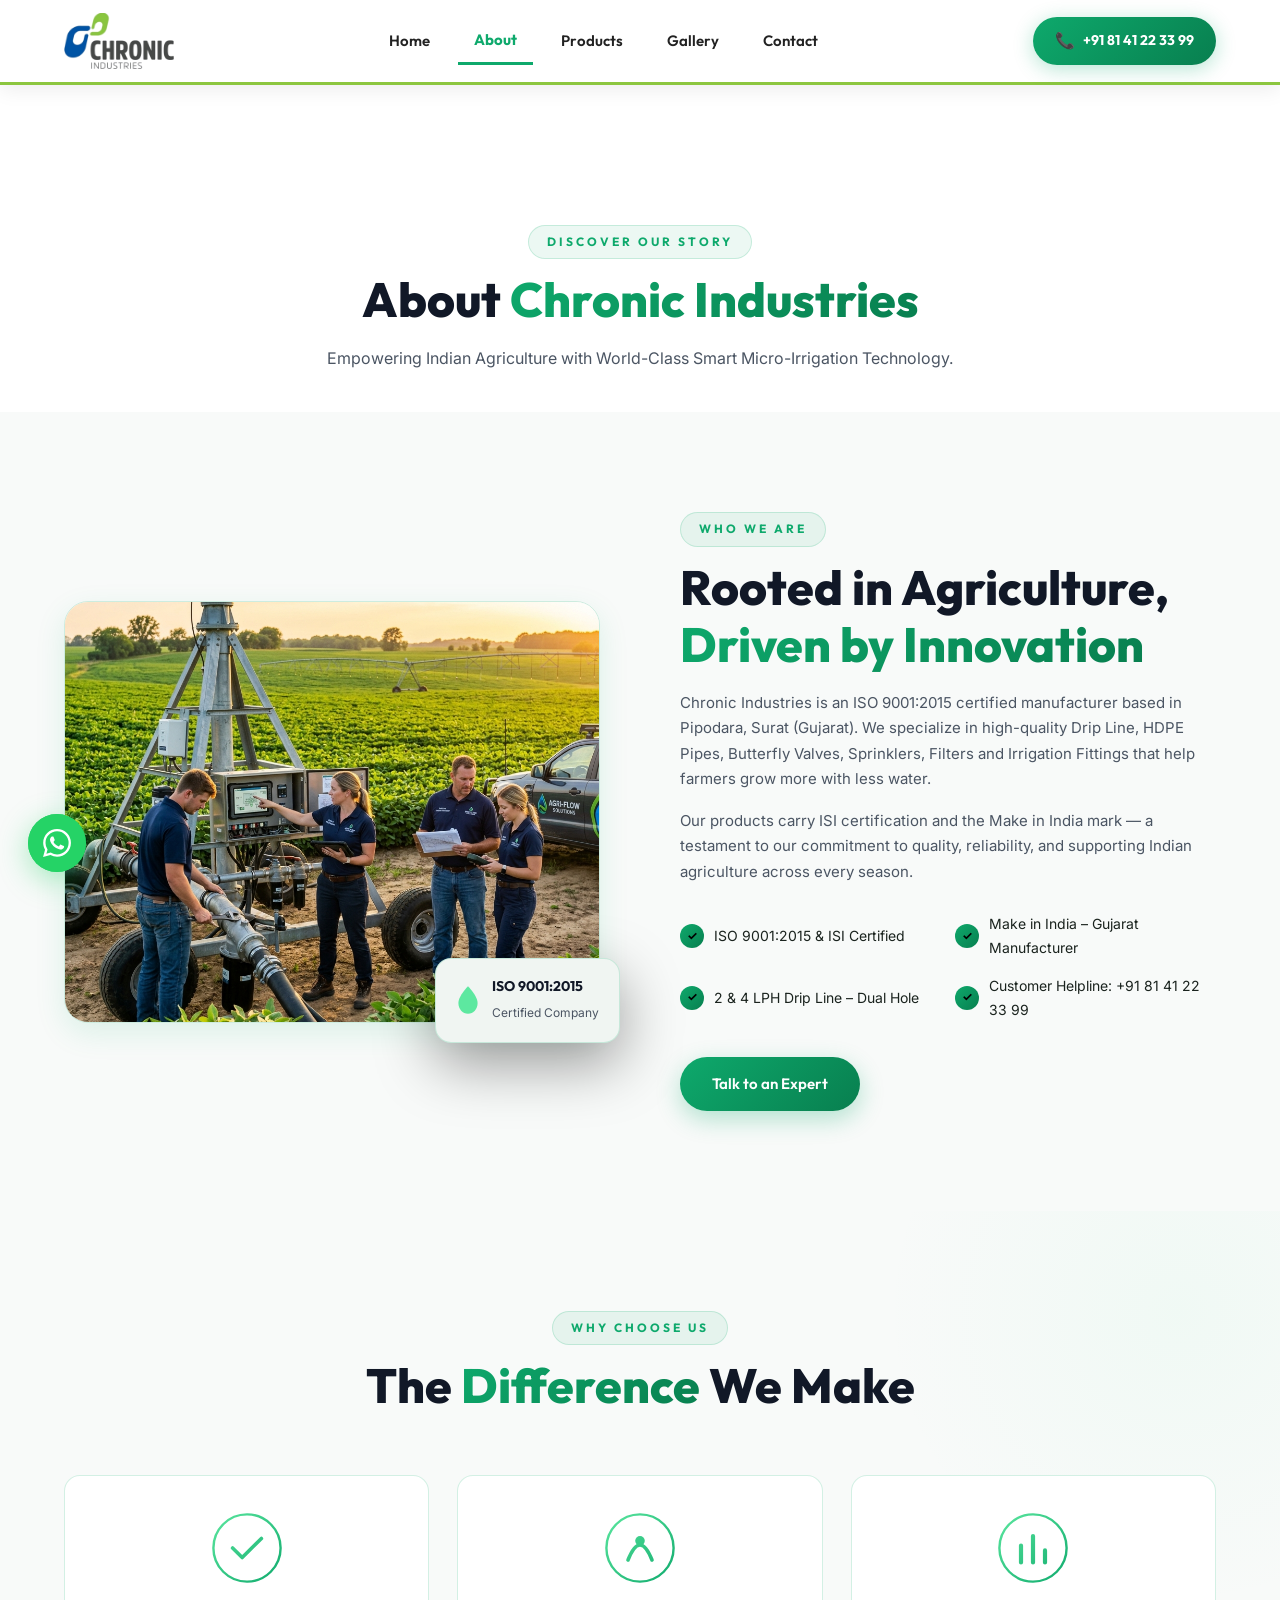
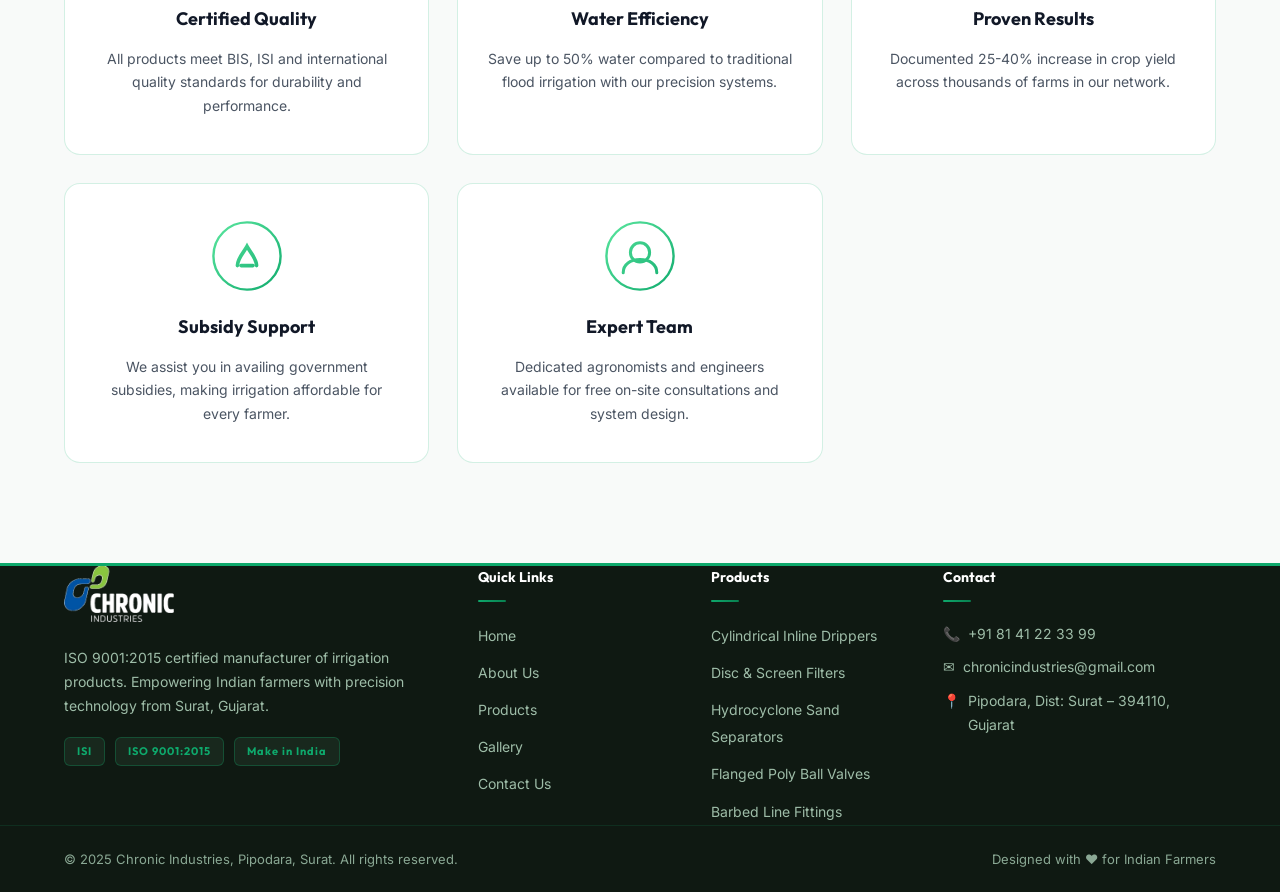
==== commit 2dc80c62: "updation" ====
--- a/pages/about.html
+++ b/pages/about.html
@@ -48,7 +48,7 @@
       <div class="nav-actions">
         <a href="tel:+918141223399" class="btn-call" id="btn-call">
           <span class="call-icon">&#128222;</span>
-          <span>+91 81412 23399</span>
+          <span>+91 81 41 22 33 99</span>
         </a>
         <button class="hamburger" id="hamburger" aria-label="Toggle menu">
           <span></span><span></span><span></span>
@@ -108,7 +108,7 @@
             <div class="feature-icon-sm">&#10003;</div><span>2 &amp; 4 LPH Drip Line – Dual Hole</span>
           </li>
           <li>
-            <div class="feature-icon-sm">&#10003;</div><span>Customer Helpline: +91 81412 23399</span>
+            <div class="feature-icon-sm">&#10003;</div><span>Customer Helpline: +91 81 41 22 33 99</span>
           </li>
         </ul>
 
@@ -269,7 +269,7 @@
         <div class="footer-links-col">
           <h4>Contact</h4>
           <ul class="footer-contact-list">
-            <li>&#128222; <a href="tel:+918141223399">+91 81412 23399</a></li>
+            <li>&#128222; <a href="tel:+918141223399">+91 81 41 22 33 99</a></li>
             <li>&#9993; <a href="mailto:chronicindustries@gmail.com">chronicindustries@gmail.com</a></li>
             <li>&#128205; <a href="https://maps.app.goo.gl/jG14q7bNog9qa6Uw7" target="_blank" rel="noopener">Pipodara, Dist: Surat &#8211; 394110, Gujarat</a></li>
           </ul>
